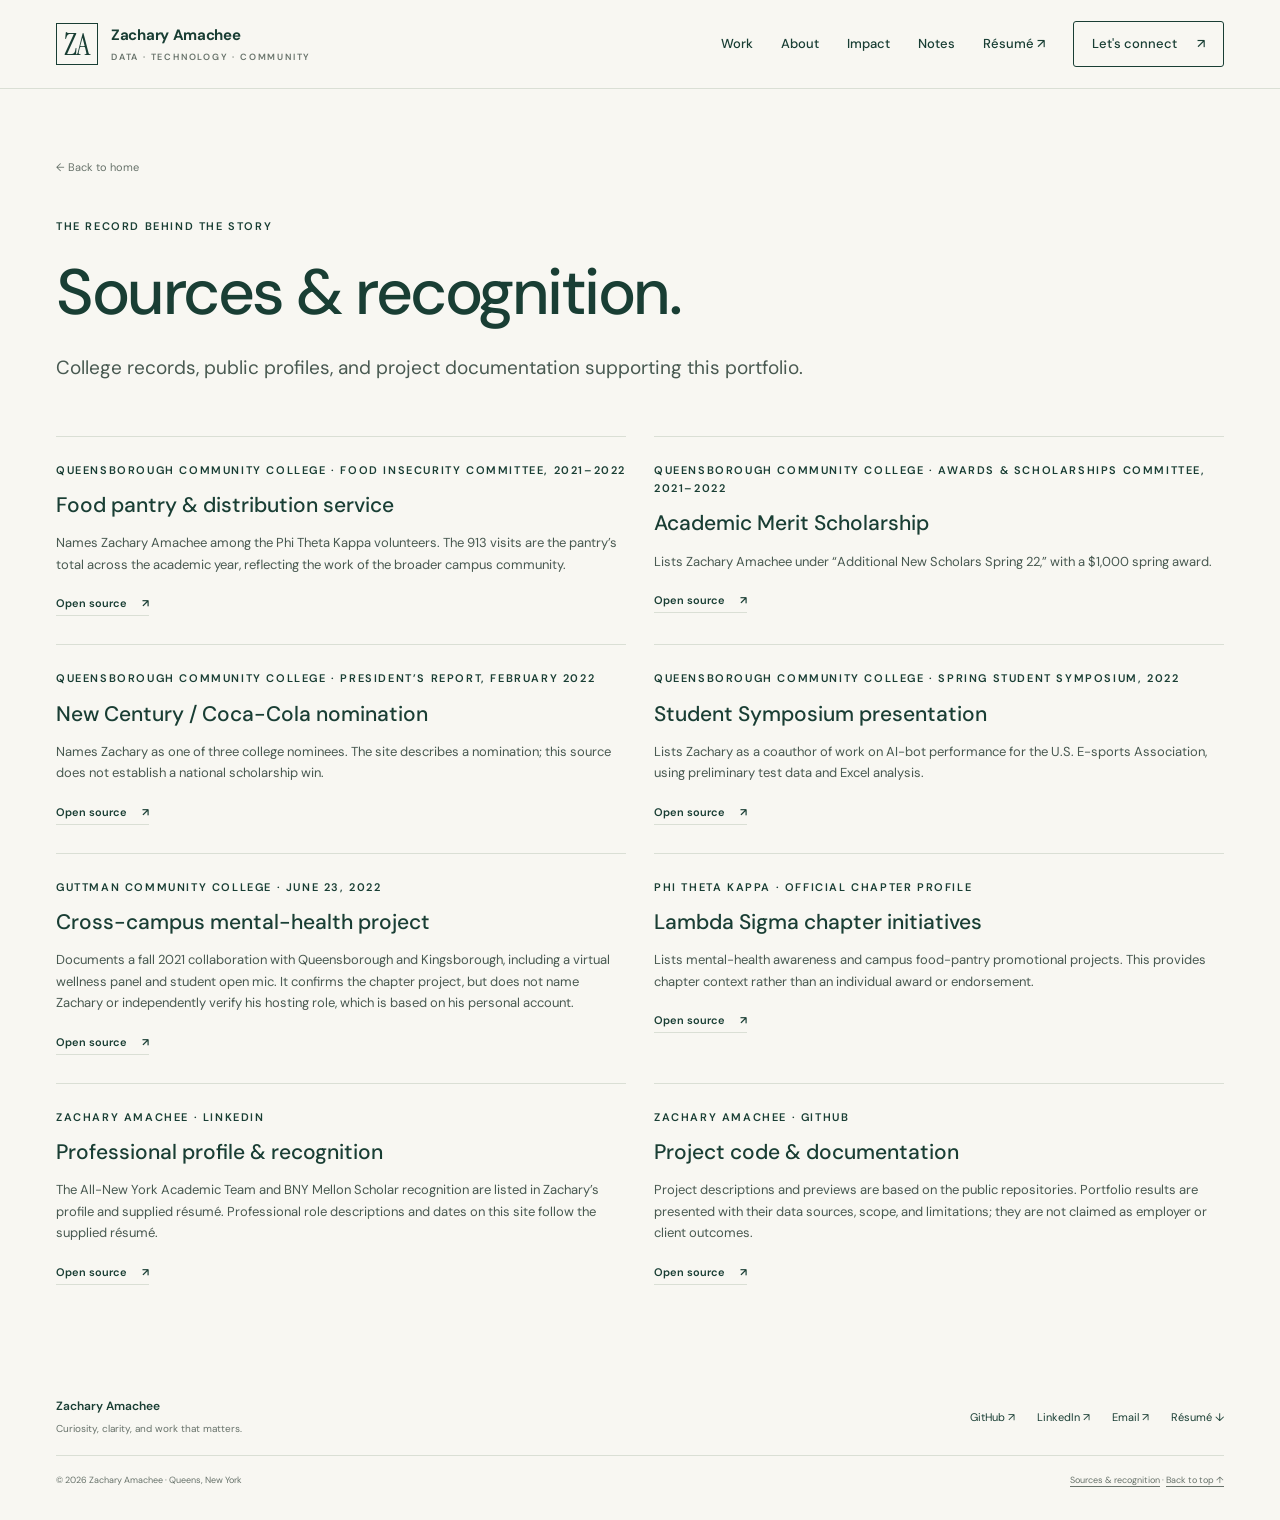
==== sources.html @ 5af0b2ef "Publish Zachary Amachee professional portfolio" ====
<!doctype html><html lang="en"><head><meta charset="utf-8"><meta name="viewport" content="width=device-width,initial-scale=1"><title>Sources &amp; Recognition | Zachary Amachee</title><meta name="description" content="Official college records, public recognition, and source documentation for Zachary Amachee’s portfolio."><meta name="theme-color" content="#193e34"><link rel="canonical" href="https://zachetc.github.io/sources.html"><meta property="og:type" content="website"><meta property="og:title" content="Sources &amp; Recognition | Zachary Amachee"><meta property="og:description" content="Official college records, public recognition, and source documentation for Zachary Amachee’s portfolio."><meta property="og:url" content="https://zachetc.github.io/sources.html"><meta property="og:image" content="https://zachetc.github.io/assets/social-card.png"><meta name="twitter:card" content="summary_large_image"><link rel="icon" href="/assets/favicon.svg" type="image/svg+xml"><link rel="stylesheet" href="/styles.css"><script type="application/ld+json">{"@context": "https://schema.org", "@type": "Person", "name": "Zachary Amachee", "url": "https://zachetc.github.io", "sameAs": ["https://github.com/Zachetc", "https://www.linkedin.com/in/zacharyamachee/"], "email": "mailto:zamachee1@gmail.com", "alumniOf": [{"@type": "CollegeOrUniversity", "name": "Baruch College"}, {"@type": "CollegeOrUniversity", "name": "Queensborough Community College"}]}</script><script defer src="/app.js"></script></head><body><a class="skip" href="#main">Skip to content</a><header class="site-header"><div class="container header-inner">
    <a class="brand" href="/" aria-label="Zachary Amachee home"><span class="monogram" aria-hidden="true">ZA</span><span>Zachary Amachee<small>Data · Technology · Community</small></span></a>
    <button class="menu-button" aria-controls="main-navigation" aria-expanded="false">Menu +</button>
    <nav class="desktop-nav" id="main-navigation" aria-label="Main navigation"><a href="/#work">Work</a><a href="/#about">About</a><a href="/#impact">Impact</a><a href="/#notes">Notes</a><a href="/assets/Zachary-Amachee-Resume.pdf" target="_blank" rel="noopener">Résumé ↗</a><a class="nav-contact" href="/#contact">Let's connect <span class="arrow" aria-hidden="true">↗</span></a></nav>
    </div></header><main id="main"><div class="container"><section class="page-hero"><a class="back-link" href="/">← Back to home</a><div class="eyebrow">The record behind the story</div><h1>Sources &amp; recognition.</h1><p class="lead">College records, public profiles, and project documentation supporting this portfolio.</p></section><div class="source-list"><article class="source-item"><div class="eyebrow" style="margin-bottom:12px">Queensborough Community College · Food Insecurity Committee, 2021–2022</div><h2>Food pantry &amp; distribution service</h2><p>Names Zachary Amachee among the Phi Theta Kappa volunteers. The 913 visits are the pantry’s total across the academic year, reflecting the work of the broader campus community.</p><a class="source-link" href="https://www.qcc.cuny.edu/governance/academicSenate/cfi/reports/Annual-report-2021-2022.html" target="_blank" rel="noopener noreferrer">Open source <span class="arrow" aria-hidden="true">↗</span></a></article><article class="source-item"><div class="eyebrow" style="margin-bottom:12px">Queensborough Community College · Awards &amp; Scholarships Committee, 2021–2022</div><h2>Academic Merit Scholarship</h2><p>Lists Zachary Amachee under “Additional New Scholars Spring 22,” with a $1,000 spring award.</p><a class="source-link" href="https://www.qcc.cuny.edu/governance/academicSenate/awards/reports/annual-report-2021-22.html" target="_blank" rel="noopener noreferrer">Open source <span class="arrow" aria-hidden="true">↗</span></a></article><article class="source-item"><div class="eyebrow" style="margin-bottom:12px">Queensborough Community College · President’s Report, February 2022</div><h2>New Century / Coca-Cola nomination</h2><p>Names Zachary as one of three college nominees. The site describes a nomination; this source does not establish a national scholarship win.</p><a class="source-link" href="https://www.qcc.cuny.edu/governance/academicSenate/sc/president-reports/February-2022.html" target="_blank" rel="noopener noreferrer">Open source <span class="arrow" aria-hidden="true">↗</span></a></article><article class="source-item"><div class="eyebrow" style="margin-bottom:12px">Queensborough Community College · Spring Student Symposium, 2022</div><h2>Student Symposium presentation</h2><p>Lists Zachary as a coauthor of work on AI-bot performance for the U.S. E-sports Association, using preliminary test data and Excel analysis.</p><a class="source-link" href="https://www.qcc.cuny.edu/ur/StudentSymposiumAbstracts.html" target="_blank" rel="noopener noreferrer">Open source <span class="arrow" aria-hidden="true">↗</span></a></article><article class="source-item"><div class="eyebrow" style="margin-bottom:12px">Guttman Community College · June 23, 2022</div><h2>Cross-campus mental-health project</h2><p>Documents a fall 2021 collaboration with Queensborough and Kingsborough, including a virtual wellness panel and student open mic. It confirms the chapter project, but does not name Zachary or independently verify his hosting role, which is based on his personal account.</p><a class="source-link" href="https://guttman.cuny.edu/2022/06/23/guttmans-chapter-of-ptk-achieves-5-star-status-and-wins-multiple-awards/" target="_blank" rel="noopener noreferrer">Open source <span class="arrow" aria-hidden="true">↗</span></a></article><article class="source-item"><div class="eyebrow" style="margin-bottom:12px">Phi Theta Kappa · Official chapter profile</div><h2>Lambda Sigma chapter initiatives</h2><p>Lists mental-health awareness and campus food-pantry promotional projects. This provides chapter context rather than an individual award or endorsement.</p><a class="source-link" href="https://www.ptk.org/chapters/lambda-sigma-chapter/" target="_blank" rel="noopener noreferrer">Open source <span class="arrow" aria-hidden="true">↗</span></a></article><article class="source-item"><div class="eyebrow" style="margin-bottom:12px">Zachary Amachee · LinkedIn</div><h2>Professional profile &amp; recognition</h2><p>The All-New York Academic Team and BNY Mellon Scholar recognition are listed in Zachary’s profile and supplied résumé. Professional role descriptions and dates on this site follow the supplied résumé.</p><a class="source-link" href="https://www.linkedin.com/in/zacharyamachee/" target="_blank" rel="noopener noreferrer">Open source <span class="arrow" aria-hidden="true">↗</span></a></article><article class="source-item"><div class="eyebrow" style="margin-bottom:12px">Zachary Amachee · GitHub</div><h2>Project code &amp; documentation</h2><p>Project descriptions and previews are based on the public repositories. Portfolio results are presented with their data sources, scope, and limitations; they are not claimed as employer or client outcomes.</p><a class="source-link" href="https://github.com/Zachetc" target="_blank" rel="noopener noreferrer">Open source <span class="arrow" aria-hidden="true">↗</span></a></article></div></div></main><footer class="site-footer"><div class="container"><div class="footer-top"><div class="footer-name">Zachary Amachee<small>Curiosity, clarity, and work that matters.</small></div><div class="footer-links"><a class="" href="https://github.com/Zachetc" target="_blank" rel="noopener noreferrer">GitHub <span class="arrow" aria-hidden="true">↗</span></a><a class="" href="https://www.linkedin.com/in/zacharyamachee/" target="_blank" rel="noopener noreferrer">LinkedIn <span class="arrow" aria-hidden="true">↗</span></a><a href="mailto:zamachee1@gmail.com">Email ↗</a><a href="/assets/Zachary-Amachee-Resume.pdf" download>Résumé ↓</a></div></div><div class="footer-bottom"><span>© 2026 Zachary Amachee · Queens, New York</span><span><a href="/sources.html">Sources &amp; recognition</a> · <a href="#main">Back to top ↑</a></span></div></div></footer></body></html>
---- styles.css ----
@import url('/assets/fonts.css');
:root{--paper:#f8f7f2;--ink:#193e34;--body:#485951;--muted:#68736b;--line:#dadfd5;--light:#edf0e7;--green:#254e3e;--lime:#d9ecaf;--white:#fff;--serif:'Instrument Serif',Georgia,serif;--sans:'DM Sans',Arial,sans-serif}
*{box-sizing:border-box}html{scroll-behavior:smooth;scroll-padding-top:100px}body{margin:0;background:var(--paper);color:var(--ink);font-family:var(--sans);font-size:16px;line-height:1.65;-webkit-font-smoothing:antialiased}a{color:inherit;text-decoration:none}button{font:inherit}button,a{-webkit-tap-highlight-color:transparent}button{cursor:pointer}img{display:block;width:100%;height:auto}svg{display:block}h1,h2,h3,p,figure{margin:0}h1,h2,h3{font-weight:500;line-height:1.13}p+p{margin-top:18px}::selection{background:var(--lime);color:var(--ink)}:focus-visible{outline:3px solid #8a9c45;outline-offset:5px}a:hover .arrow,.text-link:hover .arrow{transform:translate(3px,-3px)}.arrow{display:inline-block;transition:transform .2s}.container{width:min(1200px,calc(100% - 112px));margin:auto}.skip{position:absolute;top:-100px;left:16px;z-index:99;background:var(--ink);color:white;padding:10px 18px}.skip:focus{top:10px}.site-header{position:sticky;top:0;z-index:20;background:rgba(248,247,242,.96);backdrop-filter:blur(16px);border-bottom:1px solid var(--line)}.header-inner{height:88px;display:flex;align-items:center;justify-content:space-between;gap:24px}.brand{display:flex;gap:13px;align-items:center;font-weight:650;font-size:15px;letter-spacing:-.3px}.monogram{font:31px/1 var(--serif);border:1px solid var(--ink);width:42px;height:42px;display:grid;place-items:center}.brand small{display:block;font-size:9px;font-weight:550;letter-spacing:1.8px;text-transform:uppercase;margin-top:2px;color:var(--muted)}.desktop-nav{display:flex;align-items:center;gap:28px;font-size:13px;font-weight:500}.desktop-nav>a:not(.nav-contact):hover{color:#6a7e33}.nav-contact{padding:11px 18px;border:1px solid var(--ink);border-radius:3px;display:flex;gap:20px;align-items:center}.nav-contact:hover{background:var(--ink);color:var(--paper)}.menu-button{display:none;background:none;border:1px solid var(--line);padding:8px 12px;border-radius:3px;color:var(--ink)}.eyebrow{font-size:11px;font-weight:600;letter-spacing:1.6px;text-transform:uppercase;display:flex;align-items:center;gap:10px}.dot{width:6px;height:6px;border-radius:50%;background:#6c8547;box-shadow:0 0 0 4px #6c854711;flex-shrink:0}.hero{padding:78px 0 60px}.hero-grid{display:grid;grid-template-columns:1.3fr 1fr;gap:68px;align-items:center}.hero h1{font-size:clamp(52px,5.5vw,79px);letter-spacing:-4px;margin:26px 0 23px;line-height:1.05}.hero h1 em{font-family:var(--serif);font-weight:400;letter-spacing:-1.8px}.hero-copy>p{font-size:17px;line-height:1.8;max-width:535px;color:var(--body)}.hero-copy>p strong{font-weight:600;color:var(--ink)}.actions{display:flex;align-items:center;gap:25px;flex-wrap:wrap;margin-top:31px}.button{display:inline-flex;align-items:center;justify-content:center;gap:25px;min-height:48px;padding:13px 21px;font-size:13px;font-weight:550;border:1px solid var(--ink);border-radius:3px;background:var(--ink);color:var(--paper);transition:background .2s,transform .2s}.button:hover{background:#315d48;transform:translateY(-2px)}.button.secondary{background:transparent;color:var(--ink)}.button.secondary:hover{background:var(--light)}.text-link{font-size:13px;font-weight:550;display:inline-flex;gap:17px;align-items:center;border-bottom:1px solid currentColor;padding-bottom:4px}.hero-footnote{font-size:11px;letter-spacing:.1px;margin-top:31px;color:var(--muted)}.hero-showcase{position:relative;padding:24px 0 16px}.hero-showcase:before{content:'';position:absolute;inset:0 -15px 0 15px;background:#e3e9d7;border-radius:4px;transform:rotate(4deg)}.feature-panel{position:relative;display:block;background:var(--ink);color:var(--paper);padding:25px 25px 21px;border-radius:4px;box-shadow:0 12px 30px #233d2b10;transition:transform .3s}.feature-panel:hover{transform:translateY(-4px)}.feature-top{display:flex;justify-content:space-between;font-size:9px;letter-spacing:1.5px;color:#dae5d7}.feature-stats{display:flex;justify-content:space-between;align-items:end;margin:23px 0}.feature-number{font-size:45px;line-height:1;letter-spacing:-2px}.feature-number small{display:block;font-size:10px;color:#b9c9b9;line-height:1.6;letter-spacing:.2px;margin-top:6px}.feature-quarters{font-size:11px;color:#b9c9b9;text-align:right}.feature-preview{overflow:hidden;border-radius:2px;background:white;aspect-ratio:1.7}.feature-preview img{height:100%;object-fit:cover;object-position:top}.feature-bottom{display:flex;justify-content:space-between;align-items:center;margin-top:19px}.feature-bottom strong{font-size:15px;font-weight:500}.feature-bottom small{display:block;font-size:10px;color:#bccdbf;margin-top:2px}.round-arrow{display:grid;place-items:center;width:33px;height:33px;border:1px solid #7d9b86;border-radius:50%;flex-shrink:0}.hero-bottom{display:flex;align-items:center;justify-content:space-between;margin-top:70px;border-top:1px solid var(--line);padding-top:26px;gap:28px}.hero-bottom>p{font-size:10px;letter-spacing:1px;text-transform:uppercase;color:var(--muted);max-width:145px}.credential{display:flex;align-items:center;gap:12px;font-size:12px}.credential .credential-symbol{font:29px var(--serif);color:#6b7e4e}.credential small{display:block;color:var(--muted);font-size:10px}.section{padding:92px 0;scroll-margin-top:80px}.section-head{display:flex;justify-content:space-between;align-items:end;gap:40px;margin-bottom:34px}.section h2{font-size:clamp(35px,3.6vw,49px);letter-spacing:-1.8px;margin-top:16px}.section h2 em{font-family:var(--serif);font-weight:400}.section-intro{color:var(--body);max-width:355px;font-size:14px}.work{border-top:1px solid var(--line)}.filter-bar{display:flex;align-items:center;gap:8px;margin:29px 0 28px}.filter{border:1px solid var(--line);border-radius:30px;padding:8px 18px;font-size:11px;background:transparent;color:var(--body)}.filter[aria-pressed=true]{background:var(--ink);border-color:var(--ink);color:var(--paper)}.filter:hover{border-color:var(--ink)}.filter-count{margin-left:auto;font-size:10px;letter-spacing:1px;text-transform:uppercase;color:var(--muted)}.project-grid{display:grid;grid-template-columns:1fr 1fr;gap:40px 28px}.project-card[hidden]{display:none}.project-image{position:relative;display:block;overflow:hidden;height:310px;background:#e6eadd;padding:32px;border-radius:4px}.project-image img{height:100%;object-fit:contain;box-shadow:0 7px 22px #193e3413;transition:transform .4s}.project-image:hover img{transform:scale(1.025)}.project-image.bank{background:#e7ecdf}.project-image.retail{background:#eee5d7}.project-image.crisis{background:#e4e9ed}.project-image.crisis img{box-shadow:none}.project-number{position:absolute;left:14px;top:12px;font-size:10px;color:#65715f}.card-meta{display:flex;gap:7px;flex-wrap:wrap;margin:20px 0 12px}.tag{font-size:9px;letter-spacing:.5px;text-transform:uppercase;color:var(--muted);padding:3px 8px;border:1px solid var(--line);border-radius:2px}.project-card h3{font-size:24px;letter-spacing:-.5px;display:flex;justify-content:space-between;gap:16px}.project-card h3 a{width:100%;display:flex;justify-content:space-between;gap:16px}.project-card h3 .arrow{font-size:19px}.project-card p{font-size:13px;color:var(--body);margin-top:11px;max-width:485px}.card-detail{display:flex;align-items:center;justify-content:space-between;margin-top:17px;padding-top:13px;border-top:1px solid var(--line);gap:18px;font-size:10px;color:var(--muted)}.card-detail a{color:var(--ink);font-weight:550}.nyc-art{height:100%;display:grid;grid-template-columns:1fr 1fr;gap:11px;color:#fff}.nyc-art .nyc-main{background:#284b40;border-radius:3px;padding:25px;display:flex;flex-direction:column;justify-content:space-between}.nyc-art .nyc-main span{font-size:10px;text-transform:uppercase;letter-spacing:1.5px}.nyc-art .nyc-main b{font:76px/1 var(--serif);font-weight:400}.nyc-art .nyc-main small{font-size:11px;color:#e4ead5}.nyc-art .nyc-topics{display:flex;flex-direction:column;justify-content:center;background:#f9faf6;padding:20px;color:var(--ink);gap:18px;border-radius:3px}.nyc-topics span{font-size:12px;display:flex;justify-content:space-between;border-bottom:1px solid var(--line);padding-bottom:10px}.nyc-topics small{font-size:9px;text-transform:uppercase;letter-spacing:1px}.about{background:var(--ink);color:var(--paper)}.about-grid{display:grid;grid-template-columns:.9fr 1.25fr;gap:95px}.about .eyebrow{color:#c2d59e}.about h2{font-size:48px;max-width:420px}.about p{color:#d0dacf;font-size:15px;line-height:1.85}.about .about-lead{color:var(--paper);font-size:23px;line-height:1.55;font-weight:400;margin-bottom:20px}.about .text-link{margin-top:25px;color:#dcebb9}.education{margin-top:41px;border-top:1px solid #527061}.education-row{padding:17px 0;display:flex;justify-content:space-between;gap:25px;border-bottom:1px solid #527061;font-size:12px}.education-row strong{font-weight:500}.education-row small{display:block;font-size:10px;color:#bcccbc;margin-top:4px}.education-row>span{font-size:11px;color:#bdd0bd;white-space:nowrap}.skills{display:grid;grid-template-columns:1fr 1fr 1fr;gap:35px;border-top:1px solid #527061;padding-top:34px;margin-top:58px}.skills h3{font-size:14px;margin-bottom:11px}.skills p{font-size:12px;line-height:1.9;color:#bcccbc}.skills .skill-label{display:block;font-size:10px;color:#d5e5b3;margin-bottom:13px}.impact-top{display:grid;grid-template-columns:1.05fr .95fr;gap:65px;margin:40px 0}.impact-feature{background:var(--light);border-radius:4px;padding:36px}.impact-feature .big-number{font:104px/.95 var(--serif);margin:20px 0 12px}.impact-feature .big-number span{font:13px var(--sans);color:var(--body);margin-left:8px}.impact-feature h3{font-size:25px;letter-spacing:-.6px}.impact-feature p{font-size:13px;color:var(--body);margin-top:16px}.source-link{display:inline-flex;align-items:center;gap:15px;font-size:11px;font-weight:550;border-bottom:1px solid var(--line);padding-bottom:3px;margin-top:19px}.impact-stories{display:flex;flex-direction:column;justify-content:space-between}.impact-story{padding:7px 0 26px;border-bottom:1px solid var(--line)}.impact-story+.impact-story{padding-top:24px}.impact-story .eyebrow{font-size:9px;color:var(--muted);margin-bottom:12px}.impact-story h3{font-size:23px;letter-spacing:-.6px}.impact-story p{font-size:13px;color:var(--body);margin-top:12px}.honors{display:grid;grid-template-columns:repeat(4,1fr);border:1px solid var(--line);border-radius:4px;margin-top:40px}.honor{padding:24px;border-right:1px solid var(--line)}.honor:last-child{border:0}.honor small{font-size:9px;letter-spacing:1px;color:var(--muted);text-transform:uppercase}.honor h3{font-size:16px;line-height:1.4;margin:12px 0 7px}.honor p{font-size:11px;color:var(--body)}.honor a{display:inline-block;font-size:10px;margin-top:13px;border-bottom:1px solid var(--line)}.experience{border-top:1px solid var(--line);padding-top:80px}.experience-grid{display:grid;grid-template-columns:.8fr 1.35fr;gap:90px}.experience h2{font-size:43px}.experience .section-intro{margin-top:22px}.experience-list{border-top:1px solid var(--line)}.experience-row{padding:24px 0;border-bottom:1px solid var(--line)}.experience-meta{display:flex;justify-content:space-between;gap:15px;font-size:10px;color:var(--muted);margin-bottom:10px}.experience-row h3{font-size:21px;letter-spacing:-.4px}.experience-row p{font-size:12px;color:var(--body);margin-top:11px}.experience-row strong{font-weight:600}.notes{background:#edf0e7}.notes-grid{display:grid;grid-template-columns:repeat(3,1fr);gap:30px}.note-card{display:flex;flex-direction:column;border-top:1px solid #aebaa6;padding-top:22px;min-height:235px}.note-card .eyebrow{font-size:9px;color:var(--muted)}.note-card h3{font:33px/1.14 var(--serif);margin:20px 0 14px;max-width:290px}.note-card p{font-size:12px;color:var(--body);margin-bottom:22px}.note-card .text-link{margin-top:auto;align-self:start;font-size:11px}.next{padding-bottom:0}.next-grid{display:grid;grid-template-columns:1fr 1.1fr;gap:85px}.next h2{font-size:48px}.goal{padding:20px 0;border-top:1px solid var(--line);display:flex;gap:22px}.goal>span{font:28px var(--serif);color:#789052}.goal h3{font-size:17px;margin-bottom:8px}.goal p{font-size:12px;color:var(--body)}.contact{padding:80px 0 35px}.contact-inner{background:#dce6cb;border-radius:4px;padding:48px 52px;display:flex;align-items:center;justify-content:space-between;gap:40px}.contact h2{font:50px/1.1 var(--serif);letter-spacing:-1px;margin-top:16px}.contact p{font-size:13px;color:var(--body);margin-top:15px;max-width:470px}.contact-actions{flex-shrink:0;display:flex;align-items:start;flex-direction:column;gap:16px}.contact-actions>a:not(.button){font-size:12px;border-bottom:1px solid #a9b69d}.copy-button{border:0;background:none;color:var(--ink);font-size:10px;padding:0;text-decoration:underline;text-underline-offset:4px}.site-footer{padding:24px 0 32px}.footer-top{display:flex;justify-content:space-between;align-items:center;padding:18px 0;gap:25px}.footer-name{font-size:12px;font-weight:600}.footer-name small{font-weight:400;display:block;font-size:10px;color:var(--muted);margin-top:4px}.footer-links{display:flex;gap:22px;font-size:11px}.footer-links a:hover{text-decoration:underline}.footer-bottom{display:flex;justify-content:space-between;gap:24px;border-top:1px solid var(--line);padding-top:17px;font-size:9px;color:var(--muted)}.footer-bottom a{text-decoration:underline;text-underline-offset:3px}.page-hero{padding:64px 0 48px}.back-link{font-size:11px;display:inline-flex;gap:12px;color:var(--muted);margin-bottom:41px}.page-hero h1{font-size:clamp(44px,5vw,70px);letter-spacing:-2.5px;max-width:900px;margin:22px 0}.page-hero .lead{font-size:19px;line-height:1.65;color:var(--body);max-width:790px}.page-info{display:flex;gap:40px;margin-top:35px;padding-top:24px;border-top:1px solid var(--line);font-size:12px;flex-wrap:wrap}.page-info small{display:block;font-size:9px;text-transform:uppercase;letter-spacing:1px;color:var(--muted);margin-bottom:6px}.case-visual{padding:35px;background:var(--light);border:1px solid var(--line);border-radius:4px}.case-visual img{max-height:780px;object-fit:contain}.case-visual figcaption{font-size:11px;line-height:1.5;color:var(--muted);margin-top:18px}.case-visual .nyc-art{height:380px;max-width:750px;margin:auto}.case-visual .nyc-main b{font-size:125px}.case-content{display:grid;grid-template-columns:210px 1fr;gap:80px;padding:65px 0 80px}.case-sidebar{font-size:11px}.case-sidebar>div{position:sticky;top:130px}.case-sidebar h2{font-size:11px;text-transform:uppercase;letter-spacing:1px;margin-bottom:20px}.case-sidebar a{display:block;margin:12px 0;color:var(--body)}.case-sidebar .button{margin-top:24px;display:inline-flex;color:var(--paper);font-size:11px}.case-article{max-width:770px}.case-article section{margin-bottom:43px;scroll-margin-top:120px}.case-article h2{font-size:29px;letter-spacing:-.8px;margin-bottom:17px}.case-article p,.case-article li{color:var(--body);font-size:15px;line-height:1.85}.case-article li+li{margin-top:9px}.case-article ul{padding-left:20px}.callout{border-left:3px solid #90a85f;padding:19px 24px;background:var(--light);margin:25px 0;font-size:14px;line-height:1.8;color:var(--body)}.metric-row{display:grid;grid-template-columns:repeat(3,1fr);gap:12px;margin:25px 0}.metric{background:var(--light);padding:22px}.metric b{font-size:32px;font-weight:500;letter-spacing:-1px;display:block}.metric span{font-size:11px;color:var(--body);display:block;margin-top:5px}.prose-wrap{max-width:740px;margin:0 auto;padding-bottom:80px}.prose-wrap h2{font-size:27px;letter-spacing:-.5px;margin:38px 0 16px}.prose-wrap p{font-size:17px;color:var(--body);line-height:1.9}.prose-wrap .source-link{font-size:12px}.prose-wrap .intro-paragraph{font-size:22px;color:var(--ink);line-height:1.6}.note-hero{max-width:860px;margin:auto;text-align:center}.note-hero .eyebrow{justify-content:center}.note-hero h1{font-family:var(--serif);font-weight:400;font-size:72px;letter-spacing:-1px}.note-hero .lead{margin:0 auto}.note-divider{height:1px;background:var(--line);margin:5px auto 45px;width:80px}.source-list{display:grid;grid-template-columns:1fr 1fr;gap:28px;padding:5px 0 70px}.source-item{border-top:1px solid var(--line);padding-top:24px}.source-item h2{font-size:21px;line-height:1.35}.source-item p{font-size:13px;margin-top:13px;color:var(--body)}.source-item a{overflow-wrap:anywhere}.sr-only{position:absolute;width:1px;height:1px;padding:0;margin:-1px;overflow:hidden;clip:rect(0,0,0,0);white-space:nowrap;border:0}
@media(min-width:1550px){.container{width:1280px}.hero h1{font-size:84px}.project-image{height:345px}}
@media(max-width:1100px){.container{width:calc(100% - 64px)}.hero-grid{gap:40px}.hero h1{font-size:61px;letter-spacing:-3px}.desktop-nav{gap:19px}.brand small{display:none}.hero-bottom{gap:15px}.credential{font-size:11px}.about-grid,.experience-grid,.next-grid{gap:45px}.about h2{font-size:43px}.impact-top{gap:30px}.project-image{height:280px;padding:27px}.honor{padding:19px}.case-content{gap:40px}.contact-inner{padding:38px}.hero-showcase:before{right:-8px}}
@media(max-width:800px){.header-inner{height:74px}.menu-button{display:block}.desktop-nav{display:none;position:absolute;top:73px;left:0;right:0;background:var(--paper);border-bottom:1px solid var(--line);padding:24px 32px;align-items:stretch;gap:18px;flex-direction:column}.desktop-nav.open{display:flex}.nav-contact{align-self:start}.hero{padding:49px 0 40px}.hero-grid{grid-template-columns:1fr;gap:38px}.hero h1{font-size:67px;max-width:680px}.hero-copy>p{max-width:620px}.hero-showcase{max-width:560px;width:100%;margin:0 auto;padding:10px 0}.feature-panel{padding:24px}.feature-preview{aspect-ratio:2.1}.hero-bottom{margin-top:43px;display:grid;grid-template-columns:1fr 1fr;gap:25px}.hero-bottom>p{max-width:none}.section{padding:65px 0}.section-head{gap:25px}.section h2{font-size:39px}.section-intro{font-size:13px;max-width:270px}.project-image{height:230px;padding:22px}.nyc-art{gap:7px}.nyc-art .nyc-main{padding:15px}.nyc-art .nyc-main b{font-size:54px}.nyc-art .nyc-topics{padding:12px;gap:10px}.nyc-topics span{font-size:10px}.about-grid,.experience-grid,.next-grid{grid-template-columns:1fr;gap:30px}.about h2{max-width:600px}.about .about-lead{font-size:22px}.skills{margin-top:36px;gap:22px}.impact-top{grid-template-columns:1fr 1fr;gap:25px}.impact-feature{padding:26px}.impact-feature .big-number{font-size:78px}.impact-feature .big-number span{display:block;margin-top:8px;margin-left:0}.impact-story h3{font-size:21px}.honors{grid-template-columns:1fr 1fr}.honor:nth-child(2){border-right:0}.honor:nth-child(-n+2){border-bottom:1px solid var(--line)}.notes-grid{gap:22px}.note-card h3{font-size:28px}.contact-inner{flex-direction:column;align-items:start;gap:30px}.contact-actions{flex-direction:row;align-items:center;flex-wrap:wrap;gap:20px}.contact h2{font-size:43px}.case-content{grid-template-columns:1fr}.case-sidebar{display:none}.page-hero{padding-top:40px}.page-hero h1{font-size:52px}.note-hero h1{font-size:60px}.prose-wrap{width:calc(100% - 80px)}.footer-links{gap:15px}}
@media(max-width:540px){.container{width:calc(100% - 40px)}.brand{font-size:13px}.monogram{width:37px;height:37px;font-size:27px}.hero h1{font-size:52px;letter-spacing:-2.5px;line-height:1.08}.hero h1 em{letter-spacing:-1px}.eyebrow{font-size:9px;letter-spacing:1.2px}.hero-copy>p{font-size:15px}.actions{gap:19px}.button{font-size:12px;padding:12px 17px;gap:18px}.text-link{font-size:12px}.hero-footnote{font-size:10px}.hero-showcase:before{inset:0 0 0 10px;transform:rotate(3deg)}.feature-panel{padding:22px}.feature-number{font-size:40px}.hero-bottom{gap:22px 14px}.hero-bottom>p{font-size:9px}.credential{gap:9px;font-size:10px}.credential small{font-size:9px}.section-head{display:block}.section-intro{max-width:none;margin-top:22px}.section h2{font-size:36px;letter-spacing:-1.1px}.filter{padding:7px 14px;font-size:10px}.filter-count{font-size:8px;letter-spacing:.5px}.project-grid{grid-template-columns:1fr;gap:32px}.project-image{height:270px;padding:30px}.project-card h3{font-size:23px}.project-card p{font-size:13px}.nyc-art .nyc-main{padding:20px}.nyc-art .nyc-main b{font-size:69px}.nyc-art .nyc-topics{padding:16px}.nyc-topics span{font-size:12px}.about .about-lead{font-size:21px}.about p{font-size:14px}.education-row{font-size:11px}.skills{grid-template-columns:1fr;gap:26px}.skills .skill-label{display:inline;margin-right:10px}.skills h3{display:inline}.skills p{margin-top:10px}.impact-top{grid-template-columns:1fr;gap:24px}.impact-feature .big-number{font-size:91px}.impact-feature .big-number span{display:inline;font-size:12px}.impact-story{padding-bottom:23px}.honors{margin-top:26px}.honor{padding:19px 15px}.honor h3{font-size:14px}.experience-row h3{font-size:20px}.experience-meta{font-size:9px}.notes-grid{grid-template-columns:1fr;gap:32px}.note-card{min-height:0}.note-card h3{font-size:34px;max-width:340px;margin-top:15px}.note-card p{font-size:13px}.contact{padding-top:48px}.contact-inner{padding:30px 24px}.contact h2{font-size:40px}.contact-actions{gap:17px}.contact-actions>a:not(.button){font-size:11px}.footer-top{align-items:start;flex-direction:column;gap:22px}.footer-links{gap:24px}.footer-bottom{font-size:8px;gap:13px}.page-hero h1{font-size:43px;letter-spacing:-1.5px}.page-hero .lead{font-size:17px}.page-info{gap:23px;font-size:11px}.back-link{margin-bottom:30px}.case-visual{padding:15px}.case-visual .nyc-art{height:250px}.case-visual .nyc-main b{font-size:85px}.case-content{padding-top:40px}.case-article p,.case-article li{font-size:14px}.metric-row{gap:6px}.metric{padding:15px 10px}.metric b{font-size:24px}.metric span{font-size:9px}.note-hero h1{font-size:49px;letter-spacing:-.8px}.prose-wrap{width:calc(100% - 40px)}.prose-wrap p{font-size:16px}.prose-wrap .intro-paragraph{font-size:21px}.source-list{grid-template-columns:1fr}.source-item h2{font-size:20px}}
.hero h1{font-size:clamp(52px,5.1vw,72px)}
@media(min-width:1550px){.hero h1{font-size:76px}}
@media(max-width:1100px){.hero h1{font-size:61px}}
@media(max-width:800px){.hero h1{font-size:clamp(52px,8.4vw,67px)}}
@media(max-width:540px){.hero h1{font-size:clamp(36px,10vw,52px);letter-spacing:-2px}}
@media(prefers-reduced-motion:reduce){html{scroll-behavior:auto}*,*:before,*:after{transition:none!important;animation:none!important}}
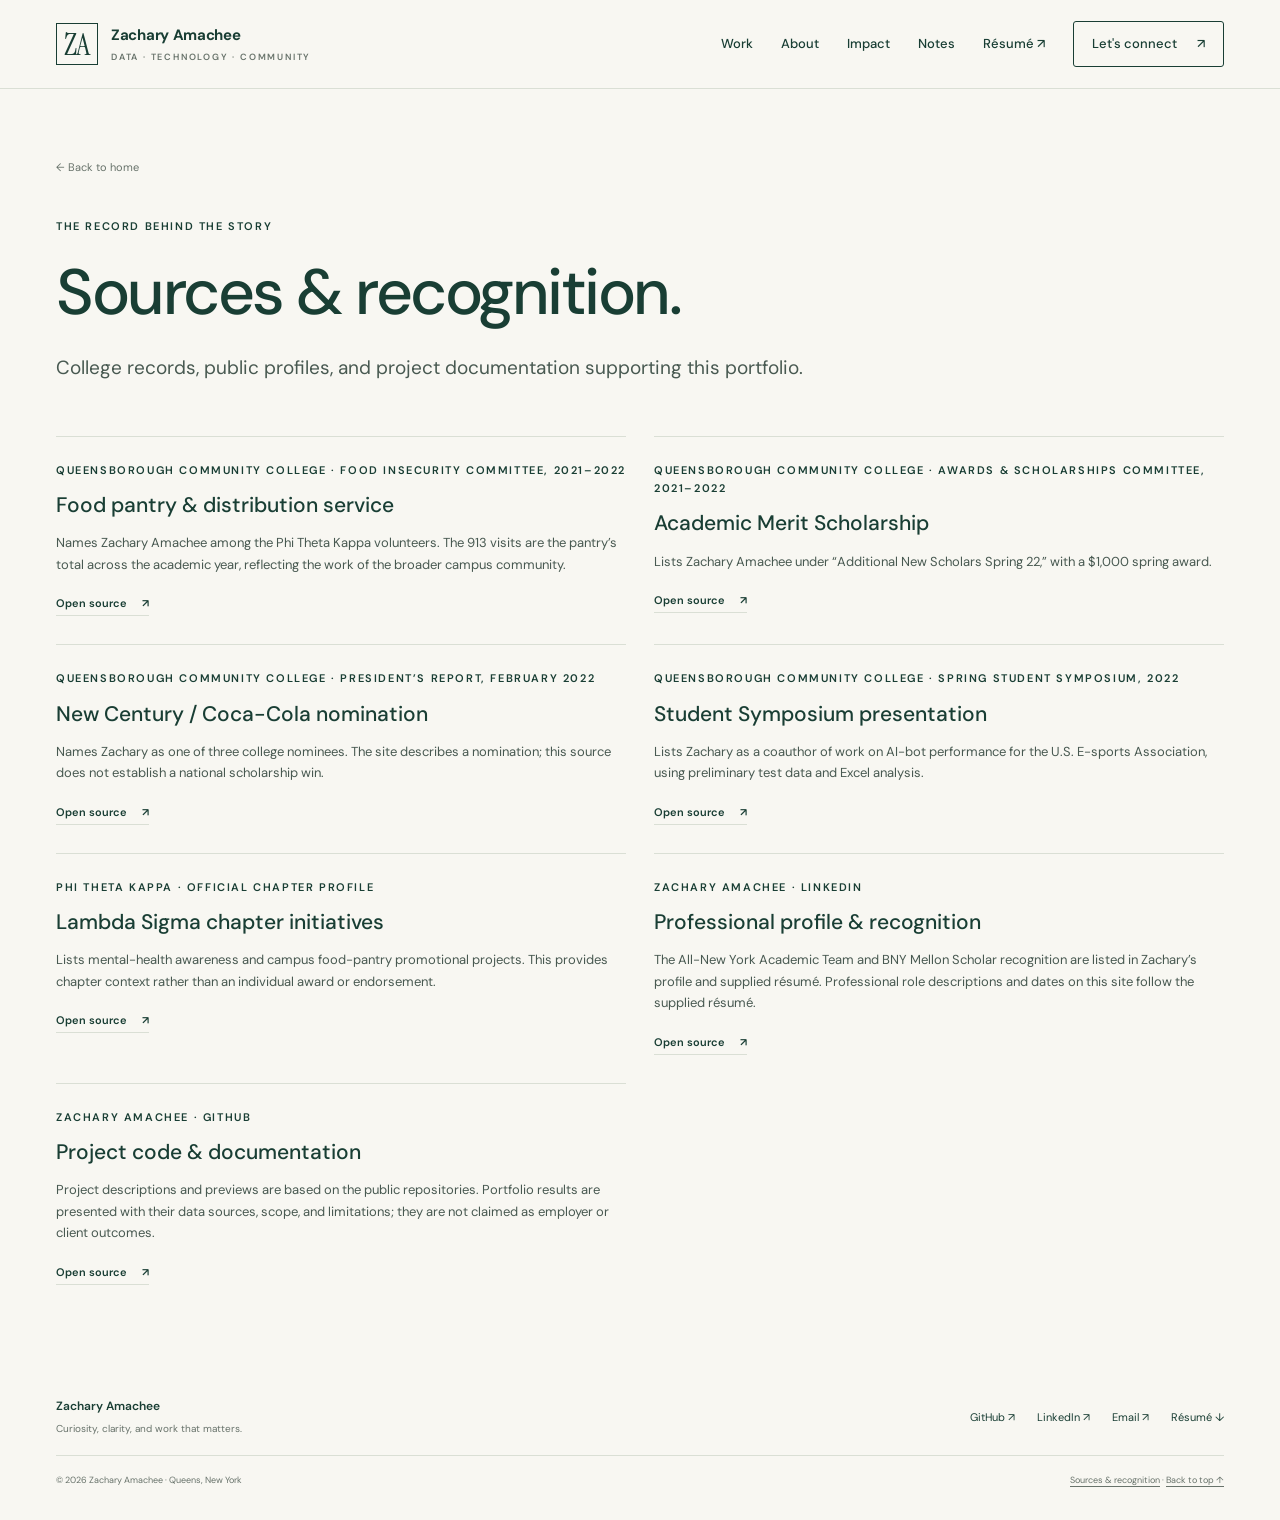
==== commit c66d6db5: "Remove unrelated Guttman collaboration citation from sources page" ====
--- a/sources.html
+++ b/sources.html
@@ -2,4 +2,4 @@
     <a class="brand" href="/" aria-label="Zachary Amachee home"><span class="monogram" aria-hidden="true">ZA</span><span>Zachary Amachee<small>Data · Technology · Community</small></span></a>
     <button class="menu-button" aria-controls="main-navigation" aria-expanded="false">Menu +</button>
     <nav class="desktop-nav" id="main-navigation" aria-label="Main navigation"><a href="/#work">Work</a><a href="/#about">About</a><a href="/#impact">Impact</a><a href="/#notes">Notes</a><a href="/assets/Zachary-Amachee-Resume.pdf" target="_blank" rel="noopener">Résumé ↗</a><a class="nav-contact" href="/#contact">Let's connect <span class="arrow" aria-hidden="true">↗</span></a></nav>
-    </div></header><main id="main"><div class="container"><section class="page-hero"><a class="back-link" href="/">← Back to home</a><div class="eyebrow">The record behind the story</div><h1>Sources &amp; recognition.</h1><p class="lead">College records, public profiles, and project documentation supporting this portfolio.</p></section><div class="source-list"><article class="source-item"><div class="eyebrow" style="margin-bottom:12px">Queensborough Community College · Food Insecurity Committee, 2021–2022</div><h2>Food pantry &amp; distribution service</h2><p>Names Zachary Amachee among the Phi Theta Kappa volunteers. The 913 visits are the pantry’s total across the academic year, reflecting the work of the broader campus community.</p><a class="source-link" href="https://www.qcc.cuny.edu/governance/academicSenate/cfi/reports/Annual-report-2021-2022.html" target="_blank" rel="noopener noreferrer">Open source <span class="arrow" aria-hidden="true">↗</span></a></article><article class="source-item"><div class="eyebrow" style="margin-bottom:12px">Queensborough Community College · Awards &amp; Scholarships Committee, 2021–2022</div><h2>Academic Merit Scholarship</h2><p>Lists Zachary Amachee under “Additional New Scholars Spring 22,” with a $1,000 spring award.</p><a class="source-link" href="https://www.qcc.cuny.edu/governance/academicSenate/awards/reports/annual-report-2021-22.html" target="_blank" rel="noopener noreferrer">Open source <span class="arrow" aria-hidden="true">↗</span></a></article><article class="source-item"><div class="eyebrow" style="margin-bottom:12px">Queensborough Community College · President’s Report, February 2022</div><h2>New Century / Coca-Cola nomination</h2><p>Names Zachary as one of three college nominees. The site describes a nomination; this source does not establish a national scholarship win.</p><a class="source-link" href="https://www.qcc.cuny.edu/governance/academicSenate/sc/president-reports/February-2022.html" target="_blank" rel="noopener noreferrer">Open source <span class="arrow" aria-hidden="true">↗</span></a></article><article class="source-item"><div class="eyebrow" style="margin-bottom:12px">Queensborough Community College · Spring Student Symposium, 2022</div><h2>Student Symposium presentation</h2><p>Lists Zachary as a coauthor of work on AI-bot performance for the U.S. E-sports Association, using preliminary test data and Excel analysis.</p><a class="source-link" href="https://www.qcc.cuny.edu/ur/StudentSymposiumAbstracts.html" target="_blank" rel="noopener noreferrer">Open source <span class="arrow" aria-hidden="true">↗</span></a></article><article class="source-item"><div class="eyebrow" style="margin-bottom:12px">Guttman Community College · June 23, 2022</div><h2>Cross-campus mental-health project</h2><p>Documents a fall 2021 collaboration with Queensborough and Kingsborough, including a virtual wellness panel and student open mic. It confirms the chapter project, but does not name Zachary or independently verify his hosting role, which is based on his personal account.</p><a class="source-link" href="https://guttman.cuny.edu/2022/06/23/guttmans-chapter-of-ptk-achieves-5-star-status-and-wins-multiple-awards/" target="_blank" rel="noopener noreferrer">Open source <span class="arrow" aria-hidden="true">↗</span></a></article><article class="source-item"><div class="eyebrow" style="margin-bottom:12px">Phi Theta Kappa · Official chapter profile</div><h2>Lambda Sigma chapter initiatives</h2><p>Lists mental-health awareness and campus food-pantry promotional projects. This provides chapter context rather than an individual award or endorsement.</p><a class="source-link" href="https://www.ptk.org/chapters/lambda-sigma-chapter/" target="_blank" rel="noopener noreferrer">Open source <span class="arrow" aria-hidden="true">↗</span></a></article><article class="source-item"><div class="eyebrow" style="margin-bottom:12px">Zachary Amachee · LinkedIn</div><h2>Professional profile &amp; recognition</h2><p>The All-New York Academic Team and BNY Mellon Scholar recognition are listed in Zachary’s profile and supplied résumé. Professional role descriptions and dates on this site follow the supplied résumé.</p><a class="source-link" href="https://www.linkedin.com/in/zacharyamachee/" target="_blank" rel="noopener noreferrer">Open source <span class="arrow" aria-hidden="true">↗</span></a></article><article class="source-item"><div class="eyebrow" style="margin-bottom:12px">Zachary Amachee · GitHub</div><h2>Project code &amp; documentation</h2><p>Project descriptions and previews are based on the public repositories. Portfolio results are presented with their data sources, scope, and limitations; they are not claimed as employer or client outcomes.</p><a class="source-link" href="https://github.com/Zachetc" target="_blank" rel="noopener noreferrer">Open source <span class="arrow" aria-hidden="true">↗</span></a></article></div></div></main><footer class="site-footer"><div class="container"><div class="footer-top"><div class="footer-name">Zachary Amachee<small>Curiosity, clarity, and work that matters.</small></div><div class="footer-links"><a class="" href="https://github.com/Zachetc" target="_blank" rel="noopener noreferrer">GitHub <span class="arrow" aria-hidden="true">↗</span></a><a class="" href="https://www.linkedin.com/in/zacharyamachee/" target="_blank" rel="noopener noreferrer">LinkedIn <span class="arrow" aria-hidden="true">↗</span></a><a href="mailto:zamachee1@gmail.com">Email ↗</a><a href="/assets/Zachary-Amachee-Resume.pdf" download>Résumé ↓</a></div></div><div class="footer-bottom"><span>© 2026 Zachary Amachee · Queens, New York</span><span><a href="/sources.html">Sources &amp; recognition</a> · <a href="#main">Back to top ↑</a></span></div></div></footer></body></html>+    </div></header><main id="main"><div class="container"><section class="page-hero"><a class="back-link" href="/">← Back to home</a><div class="eyebrow">The record behind the story</div><h1>Sources &amp; recognition.</h1><p class="lead">College records, public profiles, and project documentation supporting this portfolio.</p></section><div class="source-list"><article class="source-item"><div class="eyebrow" style="margin-bottom:12px">Queensborough Community College · Food Insecurity Committee, 2021–2022</div><h2>Food pantry &amp; distribution service</h2><p>Names Zachary Amachee among the Phi Theta Kappa volunteers. The 913 visits are the pantry’s total across the academic year, reflecting the work of the broader campus community.</p><a class="source-link" href="https://www.qcc.cuny.edu/governance/academicSenate/cfi/reports/Annual-report-2021-2022.html" target="_blank" rel="noopener noreferrer">Open source <span class="arrow" aria-hidden="true">↗</span></a></article><article class="source-item"><div class="eyebrow" style="margin-bottom:12px">Queensborough Community College · Awards &amp; Scholarships Committee, 2021–2022</div><h2>Academic Merit Scholarship</h2><p>Lists Zachary Amachee under “Additional New Scholars Spring 22,” with a $1,000 spring award.</p><a class="source-link" href="https://www.qcc.cuny.edu/governance/academicSenate/awards/reports/annual-report-2021-22.html" target="_blank" rel="noopener noreferrer">Open source <span class="arrow" aria-hidden="true">↗</span></a></article><article class="source-item"><div class="eyebrow" style="margin-bottom:12px">Queensborough Community College · President’s Report, February 2022</div><h2>New Century / Coca-Cola nomination</h2><p>Names Zachary as one of three college nominees. The site describes a nomination; this source does not establish a national scholarship win.</p><a class="source-link" href="https://www.qcc.cuny.edu/governance/academicSenate/sc/president-reports/February-2022.html" target="_blank" rel="noopener noreferrer">Open source <span class="arrow" aria-hidden="true">↗</span></a></article><article class="source-item"><div class="eyebrow" style="margin-bottom:12px">Queensborough Community College · Spring Student Symposium, 2022</div><h2>Student Symposium presentation</h2><p>Lists Zachary as a coauthor of work on AI-bot performance for the U.S. E-sports Association, using preliminary test data and Excel analysis.</p><a class="source-link" href="https://www.qcc.cuny.edu/ur/StudentSymposiumAbstracts.html" target="_blank" rel="noopener noreferrer">Open source <span class="arrow" aria-hidden="true">↗</span></a></article><article class="source-item"><div class="eyebrow" style="margin-bottom:12px">Phi Theta Kappa · Official chapter profile</div><h2>Lambda Sigma chapter initiatives</h2><p>Lists mental-health awareness and campus food-pantry promotional projects. This provides chapter context rather than an individual award or endorsement.</p><a class="source-link" href="https://www.ptk.org/chapters/lambda-sigma-chapter/" target="_blank" rel="noopener noreferrer">Open source <span class="arrow" aria-hidden="true">↗</span></a></article><article class="source-item"><div class="eyebrow" style="margin-bottom:12px">Zachary Amachee · LinkedIn</div><h2>Professional profile &amp; recognition</h2><p>The All-New York Academic Team and BNY Mellon Scholar recognition are listed in Zachary’s profile and supplied résumé. Professional role descriptions and dates on this site follow the supplied résumé.</p><a class="source-link" href="https://www.linkedin.com/in/zacharyamachee/" target="_blank" rel="noopener noreferrer">Open source <span class="arrow" aria-hidden="true">↗</span></a></article><article class="source-item"><div class="eyebrow" style="margin-bottom:12px">Zachary Amachee · GitHub</div><h2>Project code &amp; documentation</h2><p>Project descriptions and previews are based on the public repositories. Portfolio results are presented with their data sources, scope, and limitations; they are not claimed as employer or client outcomes.</p><a class="source-link" href="https://github.com/Zachetc" target="_blank" rel="noopener noreferrer">Open source <span class="arrow" aria-hidden="true">↗</span></a></article></div></div></main><footer class="site-footer"><div class="container"><div class="footer-top"><div class="footer-name">Zachary Amachee<small>Curiosity, clarity, and work that matters.</small></div><div class="footer-links"><a class="" href="https://github.com/Zachetc" target="_blank" rel="noopener noreferrer">GitHub <span class="arrow" aria-hidden="true">↗</span></a><a class="" href="https://www.linkedin.com/in/zacharyamachee/" target="_blank" rel="noopener noreferrer">LinkedIn <span class="arrow" aria-hidden="true">↗</span></a><a href="mailto:zamachee1@gmail.com">Email ↗</a><a href="/assets/Zachary-Amachee-Resume.pdf" download>Résumé ↓</a></div></div><div class="footer-bottom"><span>© 2026 Zachary Amachee · Queens, New York</span><span><a href="/sources.html">Sources &amp; recognition</a> · <a href="#main">Back to top ↑</a></span></div></div></footer></body></html>
--- a/styles.css
+++ b/styles.css
@@ -11,3 +11,6 @@
 @media(max-width:800px){.hero h1{font-size:clamp(52px,8.4vw,67px)}}
 @media(max-width:540px){.hero h1{font-size:clamp(36px,10vw,52px);letter-spacing:-2px}}
 @media(prefers-reduced-motion:reduce){html{scroll-behavior:auto}*,*:before,*:after{transition:none!important;animation:none!important}}
+
+/* 2026 career-focused portfolio refresh */
+.hero-proofline{background:#102b28;color:#f6f6e9;overflow:hidden}.hero-proofline .feature-top,.hero-proofline .feature-bottom{color:#f4f7ec}.hero-proofline .feature-bottom small{color:#b5cfc3}.proofline-showcase{padding:30px 27px 26px;background:radial-gradient(ellipse at 85% 5%,rgba(145,201,152,.2),transparent 55%),#102b28;min-height:290px}.proofline-signal{font-size:10px;letter-spacing:.16em;color:#c6ddcd}.signal-dot{display:inline-block;width:8px;height:8px;border-radius:50%;background:#a4dfaa;margin-right:7px;box-shadow:0 0 15px #a4dfaa}.proofline-big{font-size:clamp(60px,8vw,100px);line-height:1.25;font-weight:600;letter-spacing:-.08em;margin-top:12px}.proofline-big small{font-size:13px;letter-spacing:0;font-weight:400;color:#c6ddcd;margin-left:12px}.proofline-track{height:9px;border-radius:20px;background:#3b5950;overflow:hidden}.proofline-track span{display:block;background:#a5d8a8;height:100%}.proofline-split{display:flex;justify-content:space-between;font-size:12px;color:#c5dfce;margin-top:9px}.proofline-grid{display:grid;grid-template-columns:repeat(3,1fr);gap:8px;margin-top:26px}.proofline-grid div{border:1px solid #436358;border-radius:7px;padding:12px 9px;color:#9fbaa9;font-size:9px;letter-spacing:.09em}.proofline-grid strong{display:block;color:#fff;font-size:15px;letter-spacing:0;margin-top:8px}.proofline-disclaimer{color:#a9c2b0;font-size:11px;margin-top:14px}.proofline-art{background:radial-gradient(circle at 90% 10%,#35615a,transparent 48%),#112e2d;color:#f2f8f0}.proofline-art-inner{padding:38px 30px 28px;min-height:260px;display:flex;flex-direction:column;justify-content:space-between}.proofline-art-kicker{color:#b8d3c2;font-size:10px;letter-spacing:.14em}.proofline-art-inner>strong{font-size:clamp(27px,3vw,40px);letter-spacing:-.05em;line-height:1.15}.proofline-art-steps{display:flex;flex-wrap:wrap;gap:8px}.proofline-art-steps span{font-size:9px;letter-spacing:.08em;border:1px solid #54796b;border-radius:5px;padding:7px}.proofline-art-metrics{display:flex;gap:35px}.proofline-art-metrics div{display:flex;flex-direction:column}.proofline-art-metrics b{font-size:25px}.proofline-art-metrics small{color:#c2d5c6}.project-card-featured{position:relative}.project-card-featured:before{content:'NEW';position:absolute;top:-11px;right:15px;z-index:2;background:#d8e7b7;color:#173a2e;font-size:10px;letter-spacing:.12em;font-weight:700;padding:6px 12px;border-radius:30px}.project-card[hidden]{display:none!important}.case-visual.proofline-case{background:#102b28;padding:40px 30px;color:white}.proofline-case .proofline-art-inner{max-width:850px;margin:auto;min-height:330px}.proofline-case .proofline-art-inner>strong{font-size:clamp(42px,6vw,78px)}@media(max-width:650px){.proofline-showcase{padding:20px 17px}.proofline-big small{display:block;margin-left:0;margin-top:5px}.proofline-grid{gap:4px}.proofline-grid div{padding:9px 6px}.proofline-grid strong{font-size:12px}.proofline-art-inner{padding:28px 18px}.proofline-art-steps span{font-size:8px}}
